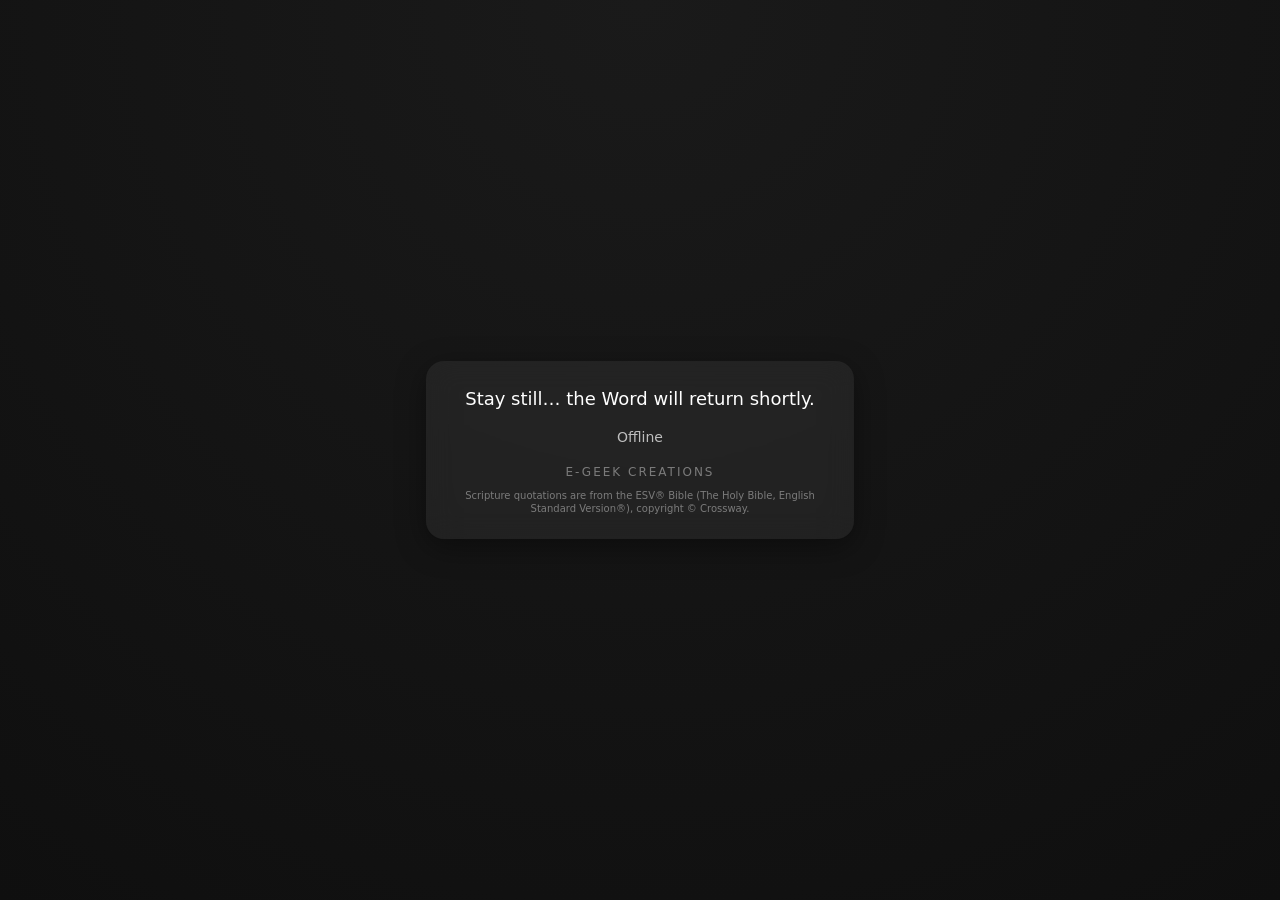
==== index.html @ 611fa3dd "Fix HTML formatting and structure" ====
<!DOCTYPE html>
<html lang="en">
<head>
    <meta name="apple-mobile-web-app-capable" content="yes">
    <meta name="apple-mobile-web-app-status-bar-style" content="black">
    <meta charset="UTF-8">
    <meta name="viewport" content="width=device-width, initial-scale=1.0">

    <title>E-GEEK Bible</title>

    <link rel="stylesheet" href="style.css">

    <!-- PWA theme color -->
    <meta name="theme-color" content="#0f0f0f">

    <!-- PWA manifest (for Android install) -->
    <link rel="manifest" href="manifest.json">

</head>

<body>

    <div class="glass-card">

        <div id="verse">Loading Wisdom...</div>

        <div id="reference">ESV Bible</div>

        <div class="brand">E-GEEK CREATIONS</div>
       
        <div class="disclaimer">
        Scripture quotations are from the ESV® Bible (The Holy Bible, English Standard Version®), copyright © Crossway.
    
    </div>
    </div>

    <script src="script.js" defer></script>

</body>
</html>
---- style.css ----
body {
    margin: 0;
    font-family: system-ui, -apple-system, Arial, sans-serif;
    background: radial-gradient(circle at top, #1a1a1a, #0f0f0f);
    color: #fff;
    display: flex;
    justify-content: center;
    align-items: center;
    height: 100vh;
}

.glass-card {
    width: 90%;
    max-width: 380px;
    padding: 24px;
    border-radius: 18px;

    background: rgba(255, 255, 255, 0.06);
    backdrop-filter: blur(14px);

    box-shadow: 0 8px 30px rgba(0, 0, 0, 0.4);
    text-align: center;

    animation: fadeIn 0.6s ease;
}

#verse {
    font-size: 18px;
    line-height: 1.6;
    margin-bottom: 16px;
}

#reference {
    font-size: 14px;
    opacity: 0.7;
    margin-bottom: 20px;
}

.brand {
    font-size: 12px;
    opacity: 0.4;
    letter-spacing: 2px;
    margin-top: 12px;
}

button {
    margin-top: 10px;
    padding: 10px 16px;
    border: none;
    border-radius: 10px;
    background: #2d6cdf;
    color: white;
    cursor: pointer;
    font-weight: 500;
}

button:active {
    transform: scale(0.98);
}

.disclaimer {
    font-size: 10px;
    opacity: 0.4;
    margin-top: 10px;
    line-height: 1.3;
}
@keyframes fadeIn {
    from { opacity: 0; transform: translateY(10px); }
    to { opacity: 1; transform: translateY(0); }
}
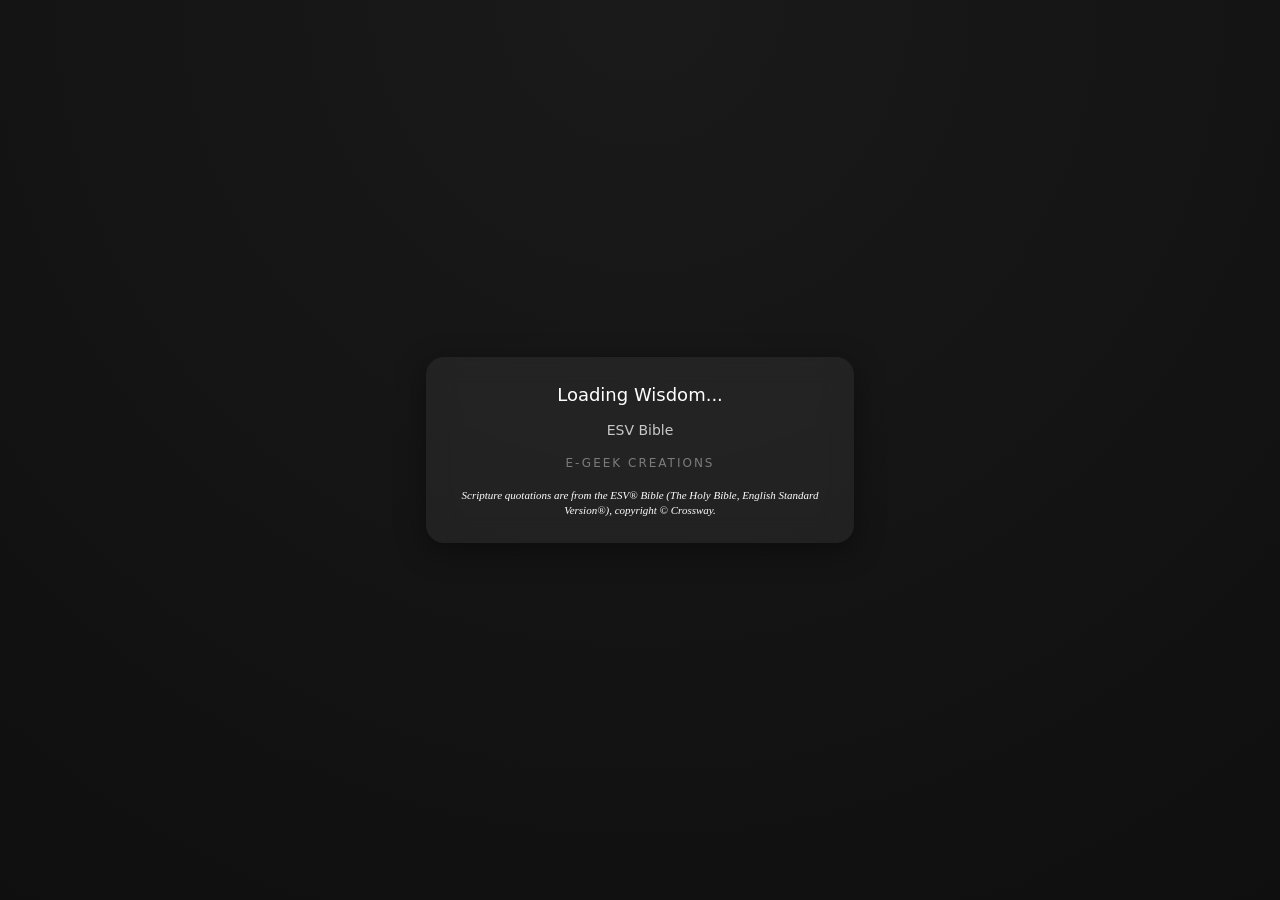
==== commit d8d3fe25: "Add hidden simplifier div to index.html Added a hidden div for simplifier functionality." ====
--- a/index.html
+++ b/index.html
@@ -26,6 +26,8 @@
 
         <div id="reference">ESV Bible</div>
 
+        <div id="simplifier" class="simplifier hidden"></div>
+
         <div class="brand">E-GEEK CREATIONS</div>
        
         <div class="disclaimer">
--- a/style.css
+++ b/style.css
@@ -1,18 +1,23 @@
+/* BASE */
 body {
     margin: 0;
     font-family: system-ui, -apple-system, Arial, sans-serif;
     background: radial-gradient(circle at top, #1a1a1a, #0f0f0f);
     color: #fff;
+
     display: flex;
     justify-content: center;
     align-items: center;
+
     height: 100vh;
 }
 
+/* CARD */
 .glass-card {
     width: 90%;
     max-width: 380px;
     padding: 24px;
+
     border-radius: 18px;
 
     background: rgba(255, 255, 255, 0.06);
@@ -21,50 +26,108 @@
     box-shadow: 0 8px 30px rgba(0, 0, 0, 0.4);
     text-align: center;
 
-    animation: fadeIn 0.6s ease;
+    display: flex;
+    flex-direction: column;
+    gap: 12px;
+
+    animation: fadeIn 0.5s ease;
 }
 
+/* VERSE */
 #verse {
     font-size: 18px;
     line-height: 1.6;
-    margin-bottom: 16px;
 }
 
+/* REFERENCE */
 #reference {
     font-size: 14px;
-    opacity: 0.7;
-    margin-bottom: 20px;
+    opacity: 0.75;
 }
 
+/* LOADER */
+.loader {
+    font-size: 14px;
+    opacity: 0.6;
+    animation: pulse 1.2s infinite;
+}
+
+/* PULSE ANIMATION */
+@keyframes pulse {
+    0% { opacity: 0.3; }
+    50% { opacity: 0.8; }
+    100% { opacity: 0.3; }
+}
+
+/* HIDE/SHOW STATES */
+.hidden {
+    display: none;
+}
+
+/* ACTION BUTTON ROW */
+.actions {
+    display: flex;
+    gap: 8px;
+    justify-content: center;
+    margin-top: 10px;
+}
+
+.actions button {
+    flex: 1;
+}
+
+/* BUTTON PREMIUM LOOK */
+button {
+    padding: 10px 14px;
+    border: none;
+    border-radius: 10px;
+
+    background: #2d6cdf;
+    color: white;
+
+    cursor: pointer;
+    font-weight: 500;
+
+    transition: all 0.2s ease;
+}
+
+button:hover {
+    transform: translateY(-1px);
+    opacity: 0.9;
+}
+
+button:active {
+    transform: scale(0.97);
+}
+
+/* BRAND */
 .brand {
     font-size: 12px;
     opacity: 0.4;
     letter-spacing: 2px;
-    margin-top: 12px;
+    margin-top: 6px;
 }
 
-button {
-    margin-top: 10px;
-    padding: 10px 16px;
-    border: none;
-    border-radius: 10px;
-    background: #2d6cdf;
-    color: white;
-    cursor: pointer;
-    font-weight: 500;
+/* DISCLAIMER (PREMIUM TYPOGRAPHY) */
+.disclaimer {
+    font-size: 11px;
+    color: #ffffff;
+    opacity: 1;
+    margin-top: 6px;
+    line-height: 1.4;
+
+    font-family: Georgia, "Times New Roman", serif;
+    font-style: italic;
 }
 
-button:active {
-    transform: scale(0.98);
+/* FADE IN */
+@keyframes fadeIn {
+    from {
+        opacity: 0;
+        transform: translateY(10px);
+    }
+    to {
+        opacity: 1;
+        transform: translateY(0);
+    }
 }
-
-.disclaimer {
-    font-size: 10px;
-    opacity: 0.4;
-    margin-top: 10px;
-    line-height: 1.3;
-}
-@keyframes fadeIn {
-    from { opacity: 0; transform: translateY(10px); }
-    to { opacity: 1; transform: translateY(0); }
-}
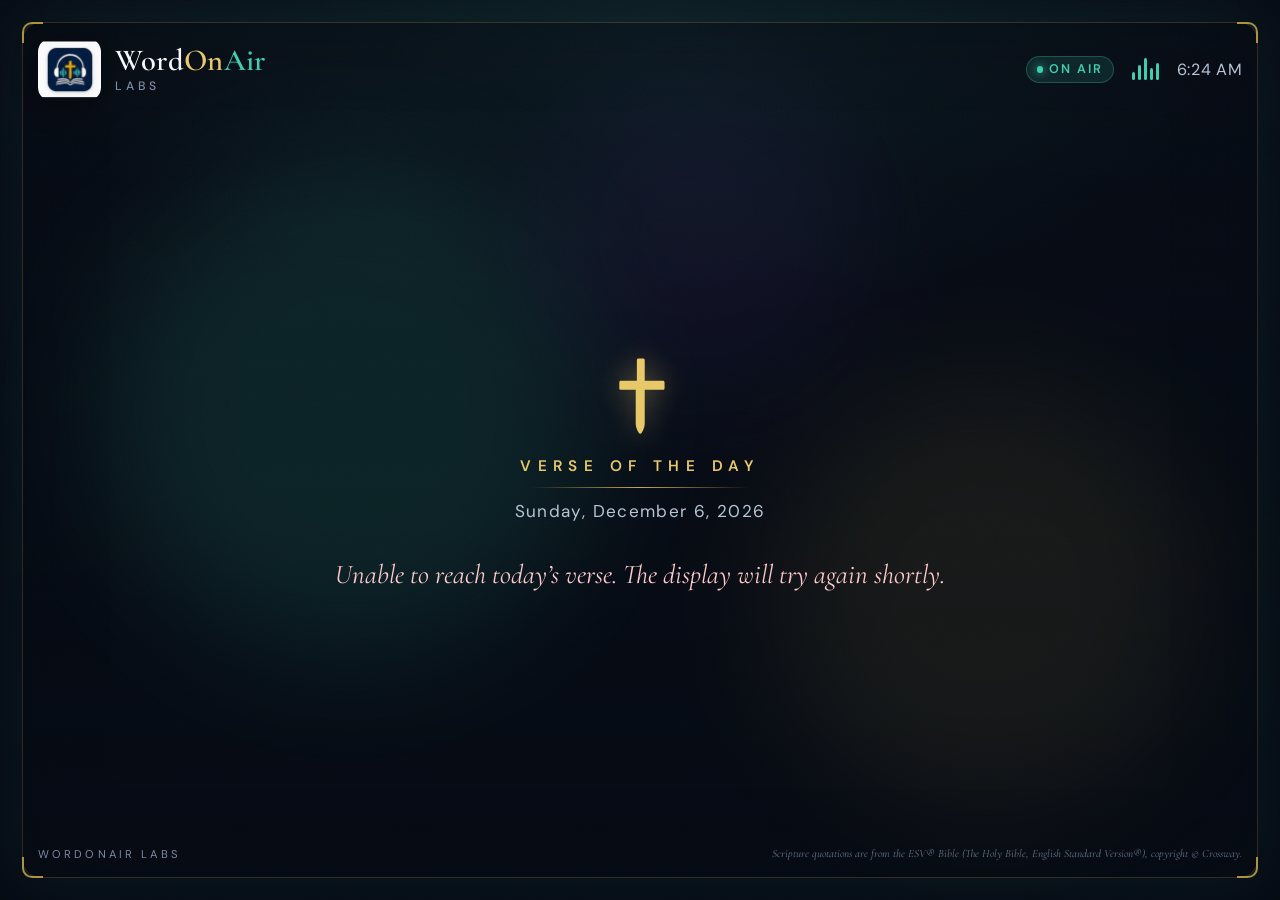
==== commit 95b7488c: "Rebrand verse display as WordOnAir Labs Replace E-GEEK Creations with a fullscreen WordOnAir Labs sc" ====
--- a/index.html
+++ b/index.html
@@ -1,42 +1,104 @@
 <!DOCTYPE html>
 <html lang="en">
 <head>
-    <meta name="apple-mobile-web-app-capable" content="yes">
-    <meta name="apple-mobile-web-app-status-bar-style" content="black">
     <meta charset="UTF-8">
     <meta name="viewport" content="width=device-width, initial-scale=1.0">
+    <meta name="mobile-web-app-capable" content="yes">
+    <meta name="apple-mobile-web-app-capable" content="yes">
+    <meta name="apple-mobile-web-app-status-bar-style" content="black-translucent">
+    <meta name="apple-mobile-web-app-title" content="Verse of the Day">
+    <meta name="theme-color" content="#060b14">
+    <meta name="description" content="Verse of the Day — a fullscreen Scripture display from WordOnAir Labs.">
 
-    <title>E-GEEK Bible</title>
+    <title>Verse of the Day · WordOnAir Labs</title>
 
+    <link rel="icon" type="image/png" href="./favicon.png">
+    <link rel="apple-touch-icon" href="./icon1.png">
+    <link rel="manifest" href="./manifest.json">
+    <link rel="preconnect" href="https://fonts.googleapis.com">
+    <link rel="preconnect" href="https://fonts.gstatic.com" crossorigin>
+    <link href="https://fonts.googleapis.com/css2?family=Cormorant+Garamond:ital,wght@0,500;0,600;0,700;1,500;1,600&family=DM+Sans:ital,opsz,wght@0,9..40,400;0,9..40,500;0,9..40,600;1,9..40,400&display=swap" rel="stylesheet">
     <link rel="stylesheet" href="style.css">
+</head>
+<body>
+    <div class="ambient" aria-hidden="true">
+        <div class="glow glow-teal"></div>
+        <div class="glow glow-gold"></div>
+        <div class="glow glow-purple"></div>
+        <div class="grain"></div>
+        <div class="particles">
+            <span></span><span></span><span></span><span></span>
+            <span></span><span></span><span></span><span></span>
+            <span></span><span></span><span></span><span></span>
+        </div>
+    </div>
 
-    <!-- PWA theme color -->
-    <meta name="theme-color" content="#0f0f0f">
+    <div class="screen">
+        <div class="bezel" aria-hidden="true">
+            <i class="corner tl"></i>
+            <i class="corner tr"></i>
+            <i class="corner bl"></i>
+            <i class="corner br"></i>
+        </div>
 
-    <!-- PWA manifest (for Android install) -->
-    <link rel="manifest" href="manifest.json">
+        <header class="masthead">
+            <a class="brand" href="https://wordonair.com" target="_blank" rel="noopener noreferrer">
+                <img class="brand-mark" src="./icon.png" alt="WordOnAir">
+                <span class="brand-text">
+                    <span class="wordmark">
+                        <span class="w-word">Word</span><span class="w-on">On</span><span class="w-air">Air</span>
+                    </span>
+                    <span class="labs">Labs</span>
+                </span>
+            </a>
 
-</head>
+            <div class="masthead-right">
+                <div class="on-air" title="Live daily verse">
+                    <span class="on-air-dot"></span>
+                    On Air
+                </div>
+                <div class="eq" aria-hidden="true">
+                    <span></span><span></span><span></span><span></span><span></span>
+                </div>
+                <time id="clock" datetime=""></time>
+            </div>
+        </header>
 
-<body>
+        <main class="stage" id="stage">
+            <div class="cross-wrap" aria-hidden="true">
+                <svg class="cross" viewBox="0 0 48 72" fill="none">
+                    <defs>
+                        <linearGradient id="crossGold" x1="24" y1="0" x2="24" y2="72">
+                            <stop offset="0%" stop-color="#e8c96a"/>
+                            <stop offset="100%" stop-color="#c9a84c"/>
+                        </linearGradient>
+                    </defs>
+                    <path fill="url(#crossGold)" d="M21.2 2.2h5.6c.8 0 1.4.6 1.4 1.4V22h16.2c.8 0 1.4.6 1.4 1.4v5.2c0 .8-.6 1.4-1.4 1.4H28.2V60.4c0 2.4-1.1 5.2-2.8 8.1-.5.8-1.9.8-2.4 0-1.7-2.9-2.8-5.7-2.8-8.1V30H7c-.8 0-1.4-.6-1.4-1.4v-5.2C5.6 22.6 6.2 22 7 22h14.2V3.6c0-.8.6-1.4 1.4-1.4Z"/>
+                </svg>
+            </div>
 
-    <div class="glass-card">
+            <p class="kicker">Verse of the Day</p>
+            <time id="date" class="date" datetime=""></time>
 
-        <div id="verse">Loading Wisdom...</div>
+            <p id="status" class="status">Receiving today’s verse…</p>
 
-        <div id="reference">ESV Bible</div>
+            <blockquote id="verse" class="verse hidden"></blockquote>
+            <p id="reference" class="reference hidden"></p>
 
-        <div id="simplifier" class="simplifier hidden"></div>
+            <div id="insight-block" class="insight-block hidden">
+                <p class="insight-title">Verse insight</p>
+                <p id="simplifier" class="insight"></p>
+            </div>
+        </main>
 
-        <div class="brand">E-GEEK CREATIONS</div>
-       
-        <div class="disclaimer">
-        Scripture quotations are from the ESV® Bible (The Holy Bible, English Standard Version®), copyright © Crossway.
-    
-    </div>
+        <footer class="colophon">
+            <p class="colophon-brand">WordOnAir Labs</p>
+            <p class="disclaimer">
+                Scripture quotations are from the ESV® Bible (The Holy Bible, English Standard Version®), copyright © Crossway.
+            </p>
+        </footer>
     </div>
 
     <script src="script.js" defer></script>
-
 </body>
 </html>
--- a/style.css
+++ b/style.css
@@ -1,133 +1,510 @@
-/* BASE */
+:root {
+    --navy: #060b14;
+    --navy-elevated: #0c1526;
+    --navy-mid: #152238;
+    --gold: #c9a84c;
+    --gold-bright: #e8c96a;
+    --gold-dim: rgba(201, 168, 76, 0.15);
+    --teal: #3ecfb0;
+    --teal-dim: rgba(62, 207, 176, 0.12);
+    --purple: #8b5cf6;
+    --text: #f4f7fb;
+    --text-muted: #b8c5d6;
+    --text-dim: #7a8ba3;
+    --glass: rgba(10, 18, 32, 0.72);
+    --glass-border: hsla(0, 0%, 100%, 0.08);
+    --glass-border-bright: rgba(201, 168, 76, 0.22);
+    --shadow-glow: 0 0 60px rgba(62, 207, 176, 0.08);
+    --font-serif: "Cormorant Garamond", Georgia, serif;
+    --font-sans: "DM Sans", system-ui, sans-serif;
+    --ease-out: cubic-bezier(0.22, 1, 0.36, 1);
+    --frame: clamp(10px, 2.4vmin, 28px);
+    --gutter: clamp(16px, 4.2vmin, 56px);
+}
+
+*,
+*::before,
+*::after {
+    box-sizing: border-box;
+}
+
+html,
 body {
     margin: 0;
-    font-family: system-ui, -apple-system, Arial, sans-serif;
-    background: radial-gradient(circle at top, #1a1a1a, #0f0f0f);
-    color: #fff;
-
+    min-height: 100%;
+    height: 100%;
+    background: var(--navy);
+    color: var(--text);
+    font-family: var(--font-sans);
+    color-scheme: dark;
+}
+
+body {
+    min-height: 100dvh;
+    overflow: hidden;
+}
+
+.ambient {
+    position: fixed;
+    inset: 0;
+    z-index: 0;
+    pointer-events: none;
+    background:
+        radial-gradient(ellipse 80% 60% at 50% 0, rgba(62, 207, 176, 0.08) 0, transparent 60%),
+        linear-gradient(180deg, rgba(6, 11, 20, 0.4) 0, rgba(6, 11, 20, 0.75) 50%, var(--navy) 100%);
+}
+
+.glow {
+    position: absolute;
+    border-radius: 50%;
+    filter: blur(60px);
+    opacity: 0.55;
+}
+
+.glow-teal {
+    width: 55vmin;
+    height: 55vmin;
+    left: 8%;
+    top: 18%;
+    background: rgba(62, 207, 176, 0.22);
+    animation: drift 22s var(--ease-out) infinite alternate;
+}
+
+.glow-gold {
+    width: 48vmin;
+    height: 48vmin;
+    right: 6%;
+    bottom: 10%;
+    background: rgba(201, 168, 76, 0.16);
+    animation: drift 28s var(--ease-out) infinite alternate-reverse;
+}
+
+.glow-purple {
+    width: 36vmin;
+    height: 36vmin;
+    left: 42%;
+    top: 8%;
+    background: rgba(139, 92, 246, 0.12);
+    animation: drift 18s ease-in-out infinite alternate;
+}
+
+.grain {
+    position: absolute;
+    inset: 0;
+    opacity: 0.07;
+    background-image: url("data:image/svg+xml,%3Csvg xmlns='http://www.w3.org/2000/svg' width='180' height='180'%3E%3Cfilter id='n'%3E%3CfeTurbulence type='fractalNoise' baseFrequency='.8' numOctaves='4' stitchTiles='stitch'/%3E%3C/filter%3E%3Crect width='180' height='180' filter='url(%23n)' opacity='.55'/%3E%3C/svg%3E");
+    mix-blend-mode: overlay;
+}
+
+.particles span {
+    position: absolute;
+    bottom: -8%;
+    width: 3px;
+    height: 3px;
+    border-radius: 50%;
+    background: var(--gold-bright);
+    opacity: 0;
+    box-shadow: 0 0 10px var(--gold-bright);
+    animation: rise 16s linear infinite;
+}
+
+.particles span:nth-child(1) { left: 8%; animation-delay: 0s; }
+.particles span:nth-child(2) { left: 18%; animation-delay: 3s; width: 2px; height: 2px; }
+.particles span:nth-child(3) { left: 28%; animation-delay: 7s; }
+.particles span:nth-child(4) { left: 42%; animation-delay: 1.5s; }
+.particles span:nth-child(5) { left: 55%; animation-delay: 9s; width: 2px; height: 2px; }
+.particles span:nth-child(6) { left: 64%; animation-delay: 4.2s; }
+.particles span:nth-child(7) { left: 73%; animation-delay: 11s; }
+.particles span:nth-child(8) { left: 81%; animation-delay: 2s; }
+.particles span:nth-child(9) { left: 90%; animation-delay: 6s; }
+.particles span:nth-child(10) { left: 14%; animation-delay: 13s; }
+.particles span:nth-child(11) { left: 49%; animation-delay: 8.5s; }
+.particles span:nth-child(12) { left: 86%; animation-delay: 15s; }
+
+.screen {
+    position: relative;
+    z-index: 1;
+    min-height: 100dvh;
+    height: 100dvh;
+    display: grid;
+    grid-template-rows: auto 1fr auto;
+    padding: var(--gutter);
+    padding-top: calc(var(--gutter) + env(safe-area-inset-top, 0px));
+    padding-bottom: calc(var(--gutter) + env(safe-area-inset-bottom, 0px));
+}
+
+.bezel {
+    pointer-events: none;
+    position: absolute;
+    inset: var(--frame);
+    border: 1px solid var(--glass-border-bright);
+    border-radius: clamp(12px, 2vmin, 24px);
+    box-shadow:
+        inset 0 0 80px rgba(6, 11, 20, 0.35),
+        var(--shadow-glow);
+}
+
+.corner {
+    position: absolute;
+    width: clamp(14px, 2.4vmin, 28px);
+    height: clamp(14px, 2.4vmin, 28px);
+    border: 2px solid var(--gold);
+    opacity: 0.85;
+}
+
+.corner.tl { top: -1px; left: -1px; border-right: 0; border-bottom: 0; border-top-left-radius: 10px; }
+.corner.tr { top: -1px; right: -1px; border-left: 0; border-bottom: 0; border-top-right-radius: 10px; }
+.corner.bl { bottom: -1px; left: -1px; border-right: 0; border-top: 0; border-bottom-left-radius: 10px; }
+.corner.br { bottom: -1px; right: -1px; border-left: 0; border-top: 0; border-bottom-right-radius: 10px; }
+
+.masthead,
+.colophon {
     display: flex;
-    justify-content: center;
     align-items: center;
-
-    height: 100vh;
-}
-
-/* CARD */
-.glass-card {
-    width: 90%;
-    max-width: 380px;
-    padding: 24px;
-
-    border-radius: 18px;
-
-    background: rgba(255, 255, 255, 0.06);
-    backdrop-filter: blur(14px);
-
-    box-shadow: 0 8px 30px rgba(0, 0, 0, 0.4);
-    text-align: center;
-
+    justify-content: space-between;
+    gap: clamp(10px, 2vmin, 24px);
+    position: relative;
+    z-index: 2;
+}
+
+.brand {
+    display: flex;
+    align-items: center;
+    gap: clamp(8px, 1.6vmin, 14px);
+    text-decoration: none;
+    color: inherit;
+    min-width: 0;
+}
+
+.brand-mark {
+    width: clamp(36px, 7vmin, 72px);
+    height: clamp(36px, 7vmin, 72px);
+    border-radius: 22%;
+    box-shadow: 0 8px 24px rgba(0, 0, 0, 0.35);
+}
+
+.brand-text {
     display: flex;
     flex-direction: column;
-    gap: 12px;
-
-    animation: fadeIn 0.5s ease;
-}
-
-/* VERSE */
-#verse {
-    font-size: 18px;
-    line-height: 1.6;
-}
-
-/* REFERENCE */
-#reference {
-    font-size: 14px;
-    opacity: 0.75;
-}
-
-/* LOADER */
-.loader {
-    font-size: 14px;
-    opacity: 0.6;
-    animation: pulse 1.2s infinite;
-}
-
-/* PULSE ANIMATION */
-@keyframes pulse {
-    0% { opacity: 0.3; }
-    50% { opacity: 0.8; }
-    100% { opacity: 0.3; }
-}
-
-/* HIDE/SHOW STATES */
+    line-height: 1;
+    min-width: 0;
+}
+
+.wordmark {
+    font-family: var(--font-serif);
+    font-weight: 600;
+    font-size: clamp(1.15rem, 3.4vmin, 2.35rem);
+    letter-spacing: 0.01em;
+}
+
+.w-word { color: var(--text); }
+.w-on { color: var(--gold-bright); }
+.w-air { color: var(--teal); }
+
+.labs {
+    margin-top: 0.28em;
+    font-size: clamp(0.58rem, 1.35vmin, 0.85rem);
+    letter-spacing: 0.34em;
+    text-transform: uppercase;
+    color: var(--text-dim);
+    font-weight: 500;
+}
+
+.masthead-right {
+    display: flex;
+    align-items: center;
+    gap: clamp(10px, 2vmin, 22px);
+    color: var(--text-muted);
+}
+
+.on-air {
+    display: inline-flex;
+    align-items: center;
+    gap: 0.45em;
+    padding: 0.35em 0.75em;
+    border: 1px solid rgba(62, 207, 176, 0.28);
+    background: var(--teal-dim);
+    border-radius: 999px;
+    font-size: clamp(0.62rem, 1.4vmin, 0.85rem);
+    letter-spacing: 0.16em;
+    text-transform: uppercase;
+    color: var(--teal);
+    font-weight: 600;
+}
+
+.on-air-dot {
+    width: 0.55em;
+    height: 0.55em;
+    border-radius: 50%;
+    background: var(--teal);
+    box-shadow: 0 0 10px var(--teal);
+    animation: pulse-dot 1.8s ease-in-out infinite;
+}
+
+.eq {
+    display: flex;
+    align-items: flex-end;
+    gap: 3px;
+    height: clamp(14px, 2.6vmin, 22px);
+}
+
+.eq span {
+    width: 3px;
+    height: 40%;
+    border-radius: 2px;
+    background: var(--teal);
+    transform-origin: bottom;
+    animation: eq 1.4s ease-in-out infinite;
+}
+
+.eq span:nth-child(2) { animation-delay: 0.15s; height: 70%; }
+.eq span:nth-child(3) { animation-delay: 0.28s; height: 100%; }
+.eq span:nth-child(4) { animation-delay: 0.08s; height: 55%; }
+.eq span:nth-child(5) { animation-delay: 0.4s; height: 80%; }
+
+#clock {
+    font-variant-numeric: tabular-nums;
+    font-size: clamp(0.78rem, 1.8vmin, 1.05rem);
+    color: var(--text-muted);
+    letter-spacing: 0.04em;
+}
+
+.stage {
+    position: relative;
+    z-index: 2;
+    display: flex;
+    flex-direction: column;
+    align-items: center;
+    justify-content: center;
+    text-align: center;
+    padding: clamp(8px, 2vmin, 24px) clamp(8px, 6vmin, 80px);
+    min-height: 0;
+    overflow: auto;
+}
+
+.cross-wrap {
+    margin-bottom: clamp(8px, 1.6vmin, 18px);
+}
+
+.cross {
+    width: clamp(28px, 6vmin, 56px);
+    height: auto;
+    filter: drop-shadow(0 0 14px rgba(232, 201, 106, 0.45));
+    animation: cross-glow 5.5s ease-in-out infinite;
+}
+
+.kicker {
+    margin: 0;
+    font-size: clamp(0.68rem, 1.7vmin, 1rem);
+    letter-spacing: 0.42em;
+    text-transform: uppercase;
+    font-weight: 600;
+    color: var(--gold-bright);
+}
+
+.kicker::after {
+    content: "";
+    display: block;
+    width: min(42vw, 220px);
+    height: 1px;
+    margin: 0.7em auto 0;
+    background: linear-gradient(90deg, transparent, var(--gold), transparent);
+    animation: line-in 1.4s var(--ease-out) both;
+}
+
+.date {
+    display: block;
+    margin-top: clamp(8px, 1.4vmin, 16px);
+    font-size: clamp(0.78rem, 1.9vmin, 1.15rem);
+    color: var(--text-muted);
+    letter-spacing: 0.08em;
+}
+
+.status {
+    margin: clamp(18px, 4vmin, 36px) 0 0;
+    font-family: var(--font-serif);
+    font-style: italic;
+    font-size: clamp(1.1rem, 3vmin, 2rem);
+    color: var(--text-dim);
+    animation: pulse-text 1.6s ease-in-out infinite;
+}
+
+.status.error {
+    animation: none;
+    color: #fecaca;
+}
+
+.verse {
+    margin: clamp(14px, 3.2vmin, 36px) 0 0;
+    max-width: 22em;
+    font-family: var(--font-serif);
+    font-weight: 500;
+    font-size: clamp(1.35rem, 5.4vmin, 4.85rem);
+    line-height: 1.28;
+    color: var(--text);
+    animation: fade-up 1s var(--ease-out) both;
+}
+
+.verse.updating {
+    animation: fade-up 0.8s var(--ease-out) both;
+}
+
+.reference {
+    margin: clamp(12px, 2.2vmin, 22px) 0 0;
+    font-size: clamp(0.78rem, 1.9vmin, 1.2rem);
+    letter-spacing: 0.18em;
+    text-transform: uppercase;
+    color: var(--gold);
+    font-weight: 600;
+    animation: fade-up 1.1s var(--ease-out) both;
+}
+
+.insight-block {
+    margin-top: clamp(16px, 3.4vmin, 36px);
+    max-width: min(42rem, 92%);
+    padding: clamp(12px, 2vmin, 20px) clamp(14px, 2.4vmin, 24px);
+    border-left: 2px solid rgba(201, 168, 76, 0.35);
+    background: rgba(10, 18, 32, 0.35);
+    border-radius: 0 14px 14px 0;
+    text-align: left;
+    animation: fade-up 1.25s var(--ease-out) both;
+}
+
+.insight-title {
+    margin: 0 0 0.45em;
+    font-size: clamp(0.58rem, 1.3vmin, 0.78rem);
+    letter-spacing: 0.28em;
+    text-transform: uppercase;
+    color: var(--text-dim);
+}
+
+.insight {
+    margin: 0;
+    font-family: var(--font-serif);
+    font-style: italic;
+    font-size: clamp(0.92rem, 2.1vmin, 1.35rem);
+    line-height: 1.55;
+    color: var(--text-muted);
+}
+
+.colophon {
+    color: var(--text-dim);
+    font-size: clamp(0.58rem, 1.25vmin, 0.78rem);
+}
+
+.colophon-brand {
+    margin: 0;
+    letter-spacing: 0.28em;
+    text-transform: uppercase;
+    white-space: nowrap;
+}
+
+.disclaimer {
+    margin: 0;
+    max-width: 52em;
+    text-align: right;
+    line-height: 1.45;
+    font-family: var(--font-serif);
+    font-style: italic;
+    opacity: 0.85;
+}
+
 .hidden {
-    display: none;
-}
-
-/* ACTION BUTTON ROW */
-.actions {
-    display: flex;
-    gap: 8px;
-    justify-content: center;
-    margin-top: 10px;
-}
-
-.actions button {
-    flex: 1;
-}
-
-/* BUTTON PREMIUM LOOK */
-button {
-    padding: 10px 14px;
-    border: none;
-    border-radius: 10px;
-
-    background: #2d6cdf;
-    color: white;
-
-    cursor: pointer;
-    font-weight: 500;
-
-    transition: all 0.2s ease;
-}
-
-button:hover {
-    transform: translateY(-1px);
-    opacity: 0.9;
-}
-
-button:active {
-    transform: scale(0.97);
-}
-
-/* BRAND */
-.brand {
-    font-size: 12px;
-    opacity: 0.4;
-    letter-spacing: 2px;
-    margin-top: 6px;
-}
-
-/* DISCLAIMER (PREMIUM TYPOGRAPHY) */
-.disclaimer {
-    font-size: 11px;
-    color: #ffffff;
-    opacity: 1;
-    margin-top: 6px;
-    line-height: 1.4;
-
-    font-family: Georgia, "Times New Roman", serif;
-    font-style: italic;
-}
-
-/* FADE IN */
-@keyframes fadeIn {
-    from {
-        opacity: 0;
-        transform: translateY(10px);
-    }
-    to {
-        opacity: 1;
-        transform: translateY(0);
-    }
-}
+    display: none !important;
+}
+
+@keyframes drift {
+    from { transform: translate3d(0, 0, 0) scale(1); }
+    to { transform: translate3d(4vmin, -3vmin, 0) scale(1.08); }
+}
+
+@keyframes rise {
+    0% { transform: translateY(0); opacity: 0; }
+    12% { opacity: 0.7; }
+    100% { transform: translateY(-110vh); opacity: 0; }
+}
+
+@keyframes pulse-dot {
+    0%, 100% { opacity: 1; transform: scale(1); }
+    50% { opacity: 0.35; transform: scale(0.7); }
+}
+
+@keyframes pulse-text {
+    0%, 100% { opacity: 0.4; }
+    50% { opacity: 0.9; }
+}
+
+@keyframes eq {
+    0%, 100% { transform: scaleY(0.45); }
+    50% { transform: scaleY(1); }
+}
+
+@keyframes cross-glow {
+    0%, 100% { filter: drop-shadow(0 0 10px rgba(232, 201, 106, 0.3)); transform: scale(1); }
+    50% { filter: drop-shadow(0 0 22px rgba(232, 201, 106, 0.7)); transform: scale(1.04); }
+}
+
+@keyframes fade-up {
+    from { opacity: 0; transform: translateY(14px); }
+    to { opacity: 1; transform: translateY(0); }
+}
+
+@keyframes line-in {
+    from { transform: scaleX(0); opacity: 0; }
+    to { transform: scaleX(1); opacity: 1; }
+}
+
+@media (max-width: 720px) {
+    .masthead,
+    .colophon {
+        flex-wrap: wrap;
+        justify-content: center;
+        text-align: center;
+    }
+
+    .colophon {
+        flex-direction: column;
+        gap: 6px;
+    }
+
+    .disclaimer {
+        text-align: center;
+    }
+
+    .eq,
+    #clock {
+        display: none;
+    }
+
+    .verse {
+        max-width: 18em;
+    }
+}
+
+@media (max-height: 560px) {
+    .insight-block {
+        display: none;
+    }
+
+    .labs {
+        display: none;
+    }
+
+    .verse {
+        font-size: clamp(1.15rem, 6.2vmin, 3rem);
+        margin-top: 10px;
+    }
+}
+
+@media (prefers-reduced-motion: reduce) {
+    *,
+    *::before,
+    *::after {
+        animation: none !important;
+        transition: none !important;
+    }
+
+    .status {
+        opacity: 0.8;
+    }
+}
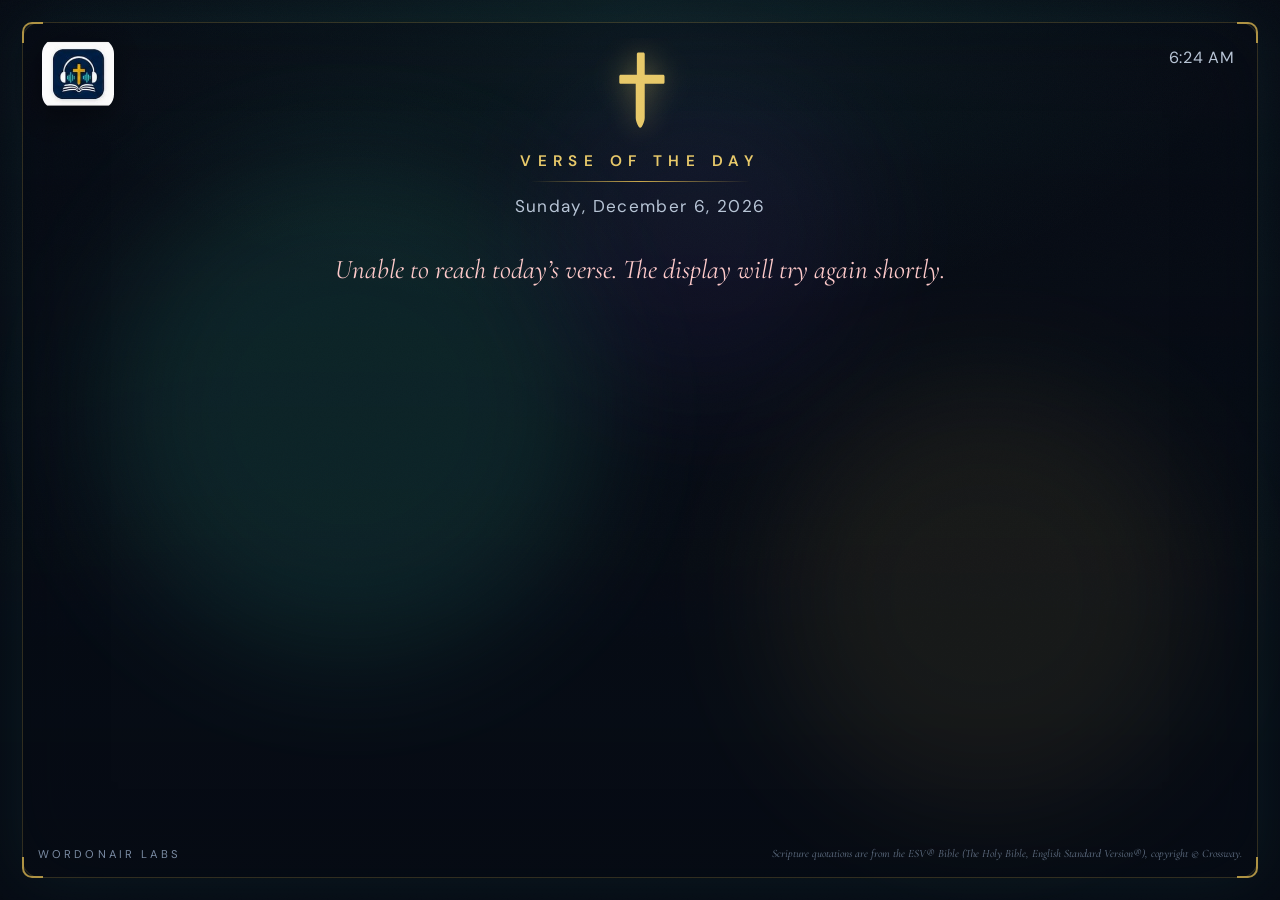
==== commit eb8c45d2: "Place the WordOnAir logo alone on the left and raise the verse Remove the WordOnAir wordmark and On " ====
--- a/index.html
+++ b/index.html
@@ -41,28 +41,10 @@
             <i class="corner br"></i>
         </div>
 
-        <header class="masthead">
-            <a class="brand" href="https://wordonair.com" target="_blank" rel="noopener noreferrer">
-                <img class="brand-mark" src="./icon.png" alt="WordOnAir">
-                <span class="brand-text">
-                    <span class="wordmark">
-                        <span class="w-word">Word</span><span class="w-on">On</span><span class="w-air">Air</span>
-                    </span>
-                    <span class="labs">Labs</span>
-                </span>
-            </a>
-
-            <div class="masthead-right">
-                <div class="on-air" title="Live daily verse">
-                    <span class="on-air-dot"></span>
-                    On Air
-                </div>
-                <div class="eq" aria-hidden="true">
-                    <span></span><span></span><span></span><span></span><span></span>
-                </div>
-                <time id="clock" datetime=""></time>
-            </div>
-        </header>
+        <a class="brand" href="https://wordonair.com" target="_blank" rel="noopener noreferrer">
+            <img class="brand-mark" src="./icon.png" alt="WordOnAir">
+        </a>
+        <time id="clock" datetime=""></time>
 
         <main class="stage" id="stage">
             <div class="cross-wrap" aria-hidden="true">
--- a/style.css
+++ b/style.css
@@ -127,7 +127,7 @@
     min-height: 100dvh;
     height: 100dvh;
     display: grid;
-    grid-template-rows: auto 1fr auto;
+    grid-template-rows: 1fr auto;
     padding: var(--gutter);
     padding-top: calc(var(--gutter) + env(safe-area-inset-top, 0px));
     padding-bottom: calc(var(--gutter) + env(safe-area-inset-bottom, 0px));
@@ -157,7 +157,6 @@
 .corner.bl { bottom: -1px; left: -1px; border-right: 0; border-top: 0; border-bottom-left-radius: 10px; }
 .corner.br { bottom: -1px; right: -1px; border-left: 0; border-top: 0; border-bottom-right-radius: 10px; }
 
-.masthead,
 .colophon {
     display: flex;
     align-items: center;
@@ -168,101 +167,27 @@
 }
 
 .brand {
+    position: absolute;
+    top: calc(var(--gutter) + env(safe-area-inset-top, 0px));
+    left: calc(var(--gutter) + 4px);
+    z-index: 3;
     display: flex;
     align-items: center;
-    gap: clamp(8px, 1.6vmin, 14px);
     text-decoration: none;
-    color: inherit;
-    min-width: 0;
 }
 
 .brand-mark {
-    width: clamp(36px, 7vmin, 72px);
-    height: clamp(36px, 7vmin, 72px);
+    width: clamp(40px, 8vmin, 76px);
+    height: clamp(40px, 8vmin, 76px);
     border-radius: 22%;
     box-shadow: 0 8px 24px rgba(0, 0, 0, 0.35);
 }
 
-.brand-text {
-    display: flex;
-    flex-direction: column;
-    line-height: 1;
-    min-width: 0;
-}
-
-.wordmark {
-    font-family: var(--font-serif);
-    font-weight: 600;
-    font-size: clamp(1.15rem, 3.4vmin, 2.35rem);
-    letter-spacing: 0.01em;
-}
-
-.w-word { color: var(--text); }
-.w-on { color: var(--gold-bright); }
-.w-air { color: var(--teal); }
-
-.labs {
-    margin-top: 0.28em;
-    font-size: clamp(0.58rem, 1.35vmin, 0.85rem);
-    letter-spacing: 0.34em;
-    text-transform: uppercase;
-    color: var(--text-dim);
-    font-weight: 500;
-}
-
-.masthead-right {
-    display: flex;
-    align-items: center;
-    gap: clamp(10px, 2vmin, 22px);
-    color: var(--text-muted);
-}
-
-.on-air {
-    display: inline-flex;
-    align-items: center;
-    gap: 0.45em;
-    padding: 0.35em 0.75em;
-    border: 1px solid rgba(62, 207, 176, 0.28);
-    background: var(--teal-dim);
-    border-radius: 999px;
-    font-size: clamp(0.62rem, 1.4vmin, 0.85rem);
-    letter-spacing: 0.16em;
-    text-transform: uppercase;
-    color: var(--teal);
-    font-weight: 600;
-}
-
-.on-air-dot {
-    width: 0.55em;
-    height: 0.55em;
-    border-radius: 50%;
-    background: var(--teal);
-    box-shadow: 0 0 10px var(--teal);
-    animation: pulse-dot 1.8s ease-in-out infinite;
-}
-
-.eq {
-    display: flex;
-    align-items: flex-end;
-    gap: 3px;
-    height: clamp(14px, 2.6vmin, 22px);
-}
-
-.eq span {
-    width: 3px;
-    height: 40%;
-    border-radius: 2px;
-    background: var(--teal);
-    transform-origin: bottom;
-    animation: eq 1.4s ease-in-out infinite;
-}
-
-.eq span:nth-child(2) { animation-delay: 0.15s; height: 70%; }
-.eq span:nth-child(3) { animation-delay: 0.28s; height: 100%; }
-.eq span:nth-child(4) { animation-delay: 0.08s; height: 55%; }
-.eq span:nth-child(5) { animation-delay: 0.4s; height: 80%; }
-
 #clock {
+    position: absolute;
+    top: calc(var(--gutter) + env(safe-area-inset-top, 0px) + 0.55em);
+    right: calc(var(--gutter) + 8px);
+    z-index: 3;
     font-variant-numeric: tabular-nums;
     font-size: clamp(0.78rem, 1.8vmin, 1.05rem);
     color: var(--text-muted);
@@ -275,9 +200,9 @@
     display: flex;
     flex-direction: column;
     align-items: center;
-    justify-content: center;
+    justify-content: flex-start;
     text-align: center;
-    padding: clamp(8px, 2vmin, 24px) clamp(8px, 6vmin, 80px);
+    padding: clamp(6px, 1.4vmin, 16px) clamp(8px, 6vmin, 80px) clamp(8px, 2vmin, 24px);
     min-height: 0;
     overflow: auto;
 }
@@ -424,21 +349,11 @@
     100% { transform: translateY(-110vh); opacity: 0; }
 }
 
-@keyframes pulse-dot {
-    0%, 100% { opacity: 1; transform: scale(1); }
-    50% { opacity: 0.35; transform: scale(0.7); }
-}
-
 @keyframes pulse-text {
     0%, 100% { opacity: 0.4; }
     50% { opacity: 0.9; }
 }
 
-@keyframes eq {
-    0%, 100% { transform: scaleY(0.45); }
-    50% { transform: scaleY(1); }
-}
-
 @keyframes cross-glow {
     0%, 100% { filter: drop-shadow(0 0 10px rgba(232, 201, 106, 0.3)); transform: scale(1); }
     50% { filter: drop-shadow(0 0 22px rgba(232, 201, 106, 0.7)); transform: scale(1.04); }
@@ -455,15 +370,11 @@
 }
 
 @media (max-width: 720px) {
-    .masthead,
     .colophon {
         flex-wrap: wrap;
+        flex-direction: column;
         justify-content: center;
         text-align: center;
-    }
-
-    .colophon {
-        flex-direction: column;
         gap: 6px;
     }
 
@@ -471,7 +382,6 @@
         text-align: center;
     }
 
-    .eq,
     #clock {
         display: none;
     }
@@ -483,10 +393,6 @@
 
 @media (max-height: 560px) {
     .insight-block {
-        display: none;
-    }
-
-    .labs {
         display: none;
     }
 
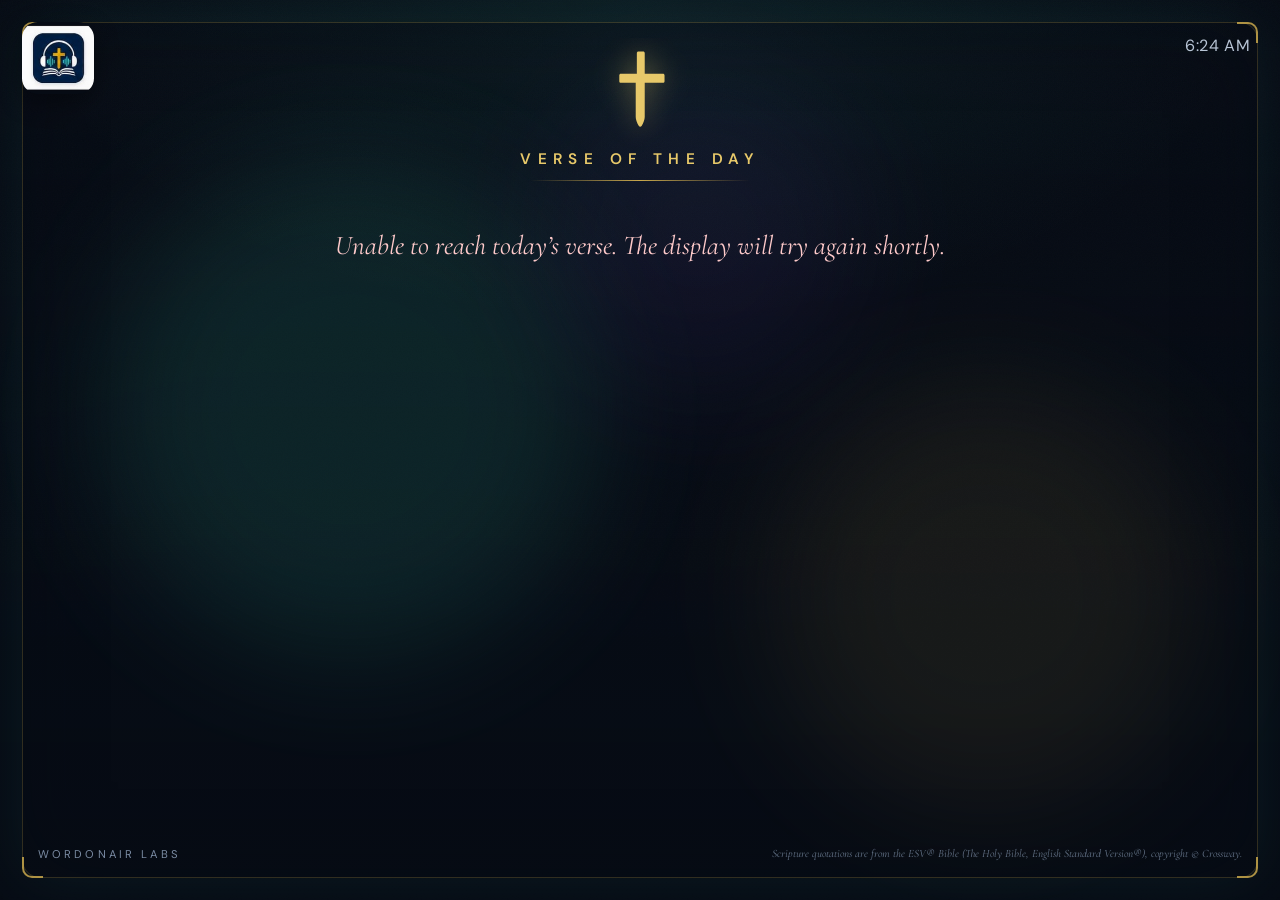
==== commit 8b71420d: "Fit every verse on one screen and sync the date with the reading Scale the display so long passages " ====
--- a/index.html
+++ b/index.html
@@ -47,29 +47,31 @@
         <time id="clock" datetime=""></time>
 
         <main class="stage" id="stage">
-            <div class="cross-wrap" aria-hidden="true">
-                <svg class="cross" viewBox="0 0 48 72" fill="none">
-                    <defs>
-                        <linearGradient id="crossGold" x1="24" y1="0" x2="24" y2="72">
-                            <stop offset="0%" stop-color="#e8c96a"/>
-                            <stop offset="100%" stop-color="#c9a84c"/>
-                        </linearGradient>
-                    </defs>
-                    <path fill="url(#crossGold)" d="M21.2 2.2h5.6c.8 0 1.4.6 1.4 1.4V22h16.2c.8 0 1.4.6 1.4 1.4v5.2c0 .8-.6 1.4-1.4 1.4H28.2V60.4c0 2.4-1.1 5.2-2.8 8.1-.5.8-1.9.8-2.4 0-1.7-2.9-2.8-5.7-2.8-8.1V30H7c-.8 0-1.4-.6-1.4-1.4v-5.2C5.6 22.6 6.2 22 7 22h14.2V3.6c0-.8.6-1.4 1.4-1.4Z"/>
-                </svg>
-            </div>
+            <div class="stage-inner" id="stage-inner">
+                <div class="cross-wrap" aria-hidden="true">
+                    <svg class="cross" viewBox="0 0 48 72" fill="none">
+                        <defs>
+                            <linearGradient id="crossGold" x1="24" y1="0" x2="24" y2="72">
+                                <stop offset="0%" stop-color="#e8c96a"/>
+                                <stop offset="100%" stop-color="#c9a84c"/>
+                            </linearGradient>
+                        </defs>
+                        <path fill="url(#crossGold)" d="M21.2 2.2h5.6c.8 0 1.4.6 1.4 1.4V22h16.2c.8 0 1.4.6 1.4 1.4v5.2c0 .8-.6 1.4-1.4 1.4H28.2V60.4c0 2.4-1.1 5.2-2.8 8.1-.5.8-1.9.8-2.4 0-1.7-2.9-2.8-5.7-2.8-8.1V30H7c-.8 0-1.4-.6-1.4-1.4v-5.2C5.6 22.6 6.2 22 7 22h14.2V3.6c0-.8.6-1.4 1.4-1.4Z"/>
+                    </svg>
+                </div>
 
-            <p class="kicker">Verse of the Day</p>
-            <time id="date" class="date" datetime=""></time>
+                <p class="kicker">Verse of the Day</p>
+                <time id="date" class="date" datetime=""></time>
 
-            <p id="status" class="status">Receiving today’s verse…</p>
+                <p id="status" class="status">Receiving today’s verse…</p>
 
-            <blockquote id="verse" class="verse hidden"></blockquote>
-            <p id="reference" class="reference hidden"></p>
+                <blockquote id="verse" class="verse hidden"></blockquote>
+                <p id="reference" class="reference hidden"></p>
 
-            <div id="insight-block" class="insight-block hidden">
-                <p class="insight-title">Verse insight</p>
-                <p id="simplifier" class="insight"></p>
+                <div id="insight-block" class="insight-block hidden">
+                    <p class="insight-title">Verse insight</p>
+                    <p id="simplifier" class="insight"></p>
+                </div>
             </div>
         </main>
 
--- a/style.css
+++ b/style.css
@@ -33,6 +33,8 @@
     margin: 0;
     min-height: 100%;
     height: 100%;
+    overflow: hidden;
+    overscroll-behavior: none;
     background: var(--navy);
     color: var(--text);
     font-family: var(--font-sans);
@@ -41,7 +43,6 @@
 
 body {
     min-height: 100dvh;
-    overflow: hidden;
 }
 
 .ambient {
@@ -126,6 +127,8 @@
     z-index: 1;
     min-height: 100dvh;
     height: 100dvh;
+    max-height: 100dvh;
+    overflow: hidden;
     display: grid;
     grid-template-rows: 1fr auto;
     padding: var(--gutter);
@@ -168,8 +171,8 @@
 
 .brand {
     position: absolute;
-    top: calc(var(--gutter) + env(safe-area-inset-top, 0px));
-    left: calc(var(--gutter) + 4px);
+    top: var(--frame);
+    left: var(--frame);
     z-index: 3;
     display: flex;
     align-items: center;
@@ -185,8 +188,8 @@
 
 #clock {
     position: absolute;
-    top: calc(var(--gutter) + env(safe-area-inset-top, 0px) + 0.55em);
-    right: calc(var(--gutter) + 8px);
+    top: calc(var(--frame) + 0.85em);
+    right: calc(var(--frame) + 8px);
     z-index: 3;
     font-variant-numeric: tabular-nums;
     font-size: clamp(0.78rem, 1.8vmin, 1.05rem);
@@ -202,9 +205,18 @@
     align-items: center;
     justify-content: flex-start;
     text-align: center;
-    padding: clamp(6px, 1.4vmin, 16px) clamp(8px, 6vmin, 80px) clamp(8px, 2vmin, 24px);
+    padding: clamp(4px, 1.2vmin, 14px) clamp(8px, 5vmin, 72px) clamp(6px, 1.6vmin, 18px);
     min-height: 0;
-    overflow: auto;
+    overflow: hidden;
+}
+
+.stage-inner {
+    display: flex;
+    flex-direction: column;
+    align-items: center;
+    width: 100%;
+    max-width: 100%;
+    transform-origin: top center;
 }
 
 .cross-wrap {
@@ -260,13 +272,14 @@
 }
 
 .verse {
-    margin: clamp(14px, 3.2vmin, 36px) 0 0;
-    max-width: 22em;
+    margin: clamp(10px, 2.4vmin, 28px) 0 0;
+    max-width: min(36rem, 94%);
     font-family: var(--font-serif);
     font-weight: 500;
-    font-size: clamp(1.35rem, 5.4vmin, 4.85rem);
-    line-height: 1.28;
+    font-size: clamp(1.15rem, 4.4vmin, 3.6rem);
+    line-height: 1.32;
     color: var(--text);
+    white-space: pre-line;
     animation: fade-up 1s var(--ease-out) both;
 }
 
@@ -285,9 +298,9 @@
 }
 
 .insight-block {
-    margin-top: clamp(16px, 3.4vmin, 36px);
-    max-width: min(42rem, 92%);
-    padding: clamp(12px, 2vmin, 20px) clamp(14px, 2.4vmin, 24px);
+    margin-top: clamp(12px, 2.6vmin, 28px);
+    max-width: min(42rem, 94%);
+    padding: clamp(10px, 1.8vmin, 18px) clamp(12px, 2.2vmin, 22px);
     border-left: 2px solid rgba(201, 168, 76, 0.35);
     background: rgba(10, 18, 32, 0.35);
     border-radius: 0 14px 14px 0;
@@ -334,7 +347,8 @@
     opacity: 0.85;
 }
 
-.hidden {
+.hidden,
+.fit-hidden {
     display: none !important;
 }
 
@@ -360,8 +374,8 @@
 }
 
 @keyframes fade-up {
-    from { opacity: 0; transform: translateY(14px); }
-    to { opacity: 1; transform: translateY(0); }
+    from { opacity: 0; }
+    to { opacity: 1; }
 }
 
 @keyframes line-in {
@@ -387,18 +401,8 @@
     }
 
     .verse {
-        max-width: 18em;
-    }
-}
-
-@media (max-height: 560px) {
-    .insight-block {
-        display: none;
-    }
-
-    .verse {
-        font-size: clamp(1.15rem, 6.2vmin, 3rem);
-        margin-top: 10px;
+        max-width: 94%;
+        font-size: clamp(1.05rem, 5.4vmin, 2.4rem);
     }
 }
 
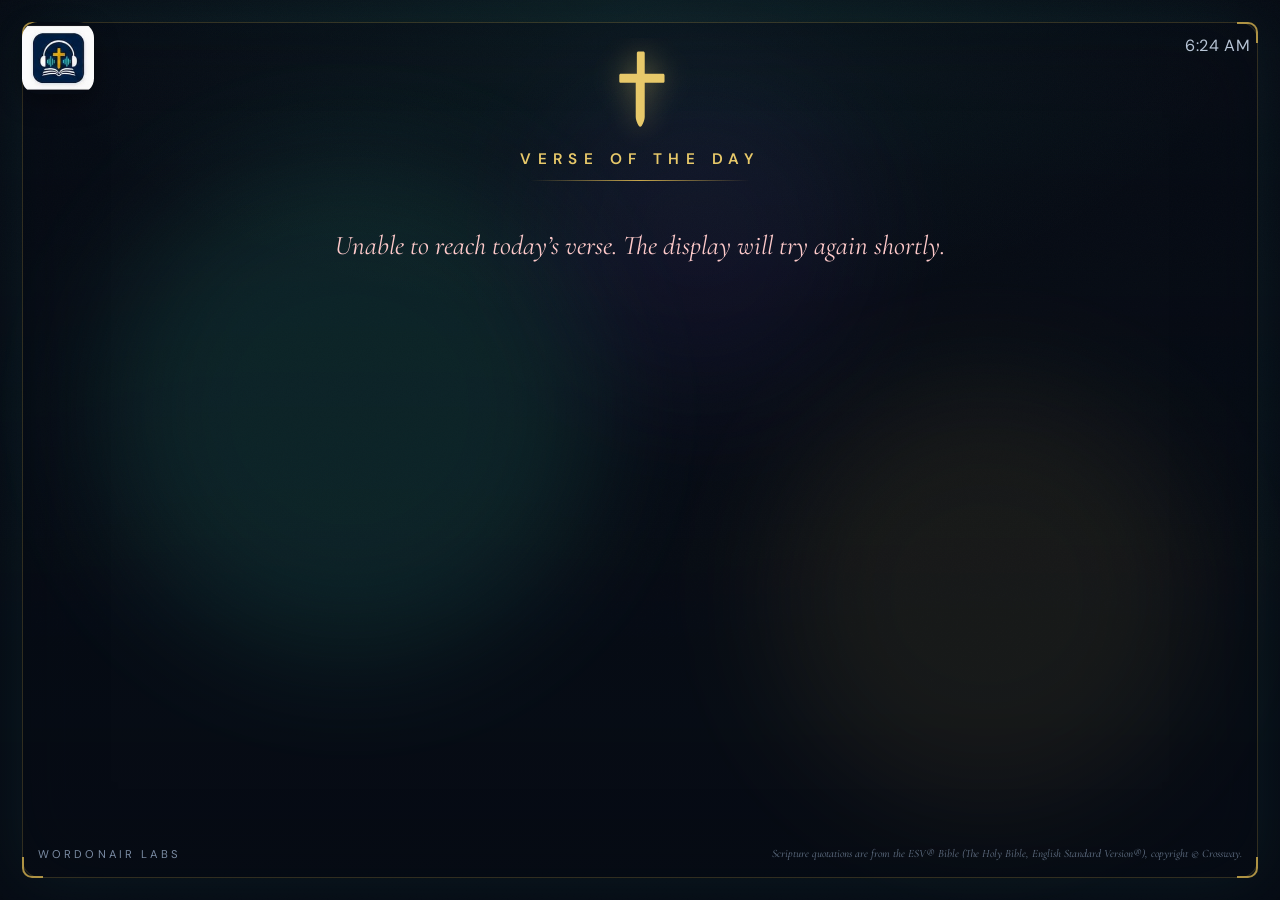
==== commit 2acf171f: "Widen the verse layout and show real verse numbers Stop scaling the whole screen down into a narrow " ====
--- a/index.html
+++ b/index.html
@@ -18,7 +18,7 @@
     <link rel="preconnect" href="https://fonts.googleapis.com">
     <link rel="preconnect" href="https://fonts.gstatic.com" crossorigin>
     <link href="https://fonts.googleapis.com/css2?family=Cormorant+Garamond:ital,wght@0,500;0,600;0,700;1,500;1,600&family=DM+Sans:ital,opsz,wght@0,9..40,400;0,9..40,500;0,9..40,600;1,9..40,400&display=swap" rel="stylesheet">
-    <link rel="stylesheet" href="style.css">
+    <link rel="stylesheet" href="style.css?v=3">
 </head>
 <body>
     <div class="ambient" aria-hidden="true">
@@ -83,6 +83,6 @@
         </footer>
     </div>
 
-    <script src="script.js" defer></script>
+    <script src="script.js?v=3" defer></script>
 </body>
 </html>
--- a/style.css
+++ b/style.css
@@ -202,21 +202,21 @@
     z-index: 2;
     display: flex;
     flex-direction: column;
-    align-items: center;
+    align-items: stretch;
     justify-content: flex-start;
     text-align: center;
-    padding: clamp(4px, 1.2vmin, 14px) clamp(8px, 5vmin, 72px) clamp(6px, 1.6vmin, 18px);
+    padding: clamp(4px, 1.2vmin, 14px) clamp(16px, 4vw, 48px) clamp(6px, 1.6vmin, 18px);
     min-height: 0;
     overflow: hidden;
 }
 
 .stage-inner {
+    --fit: 1;
     display: flex;
     flex-direction: column;
     align-items: center;
     width: 100%;
     max-width: 100%;
-    transform-origin: top center;
 }
 
 .cross-wrap {
@@ -272,19 +272,40 @@
 }
 
 .verse {
-    margin: clamp(10px, 2.4vmin, 28px) 0 0;
-    max-width: min(36rem, 94%);
+    margin: clamp(10px, 2.2vmin, 24px) 0 0;
+    width: min(92%, 76rem);
+    max-width: 100%;
     font-family: var(--font-serif);
     font-weight: 500;
-    font-size: clamp(1.15rem, 4.4vmin, 3.6rem);
-    line-height: 1.32;
+    font-size: calc(clamp(1.2rem, 2.4vw + 0.55rem, 2.75rem) * var(--fit, 1));
+    line-height: 1.38;
     color: var(--text);
-    white-space: pre-line;
     animation: fade-up 1s var(--ease-out) both;
 }
 
 .verse.updating {
     animation: fade-up 0.8s var(--ease-out) both;
+}
+
+.verse-unit {
+    display: block;
+    margin: 0 auto 0.55em;
+    max-width: 100%;
+}
+
+.verse-unit:last-child {
+    margin-bottom: 0;
+}
+
+.vnum {
+    display: inline-block;
+    font-family: var(--font-sans);
+    font-size: 0.58em;
+    font-weight: 700;
+    color: var(--gold-bright);
+    letter-spacing: 0.06em;
+    margin-right: 0.42em;
+    vertical-align: 0.42em;
 }
 
 .reference {
@@ -298,8 +319,9 @@
 }
 
 .insight-block {
-    margin-top: clamp(12px, 2.6vmin, 28px);
-    max-width: min(42rem, 94%);
+    margin-top: clamp(12px, 2.4vmin, 24px);
+    width: min(92%, 76rem);
+    max-width: 100%;
     padding: clamp(10px, 1.8vmin, 18px) clamp(12px, 2.2vmin, 22px);
     border-left: 2px solid rgba(201, 168, 76, 0.35);
     background: rgba(10, 18, 32, 0.35);
@@ -320,8 +342,8 @@
     margin: 0;
     font-family: var(--font-serif);
     font-style: italic;
-    font-size: clamp(0.92rem, 2.1vmin, 1.35rem);
-    line-height: 1.55;
+    font-size: calc(clamp(0.95rem, 1.5vw + 0.4rem, 1.35rem) * var(--fit, 1));
+    line-height: 1.5;
     color: var(--text-muted);
 }
 
